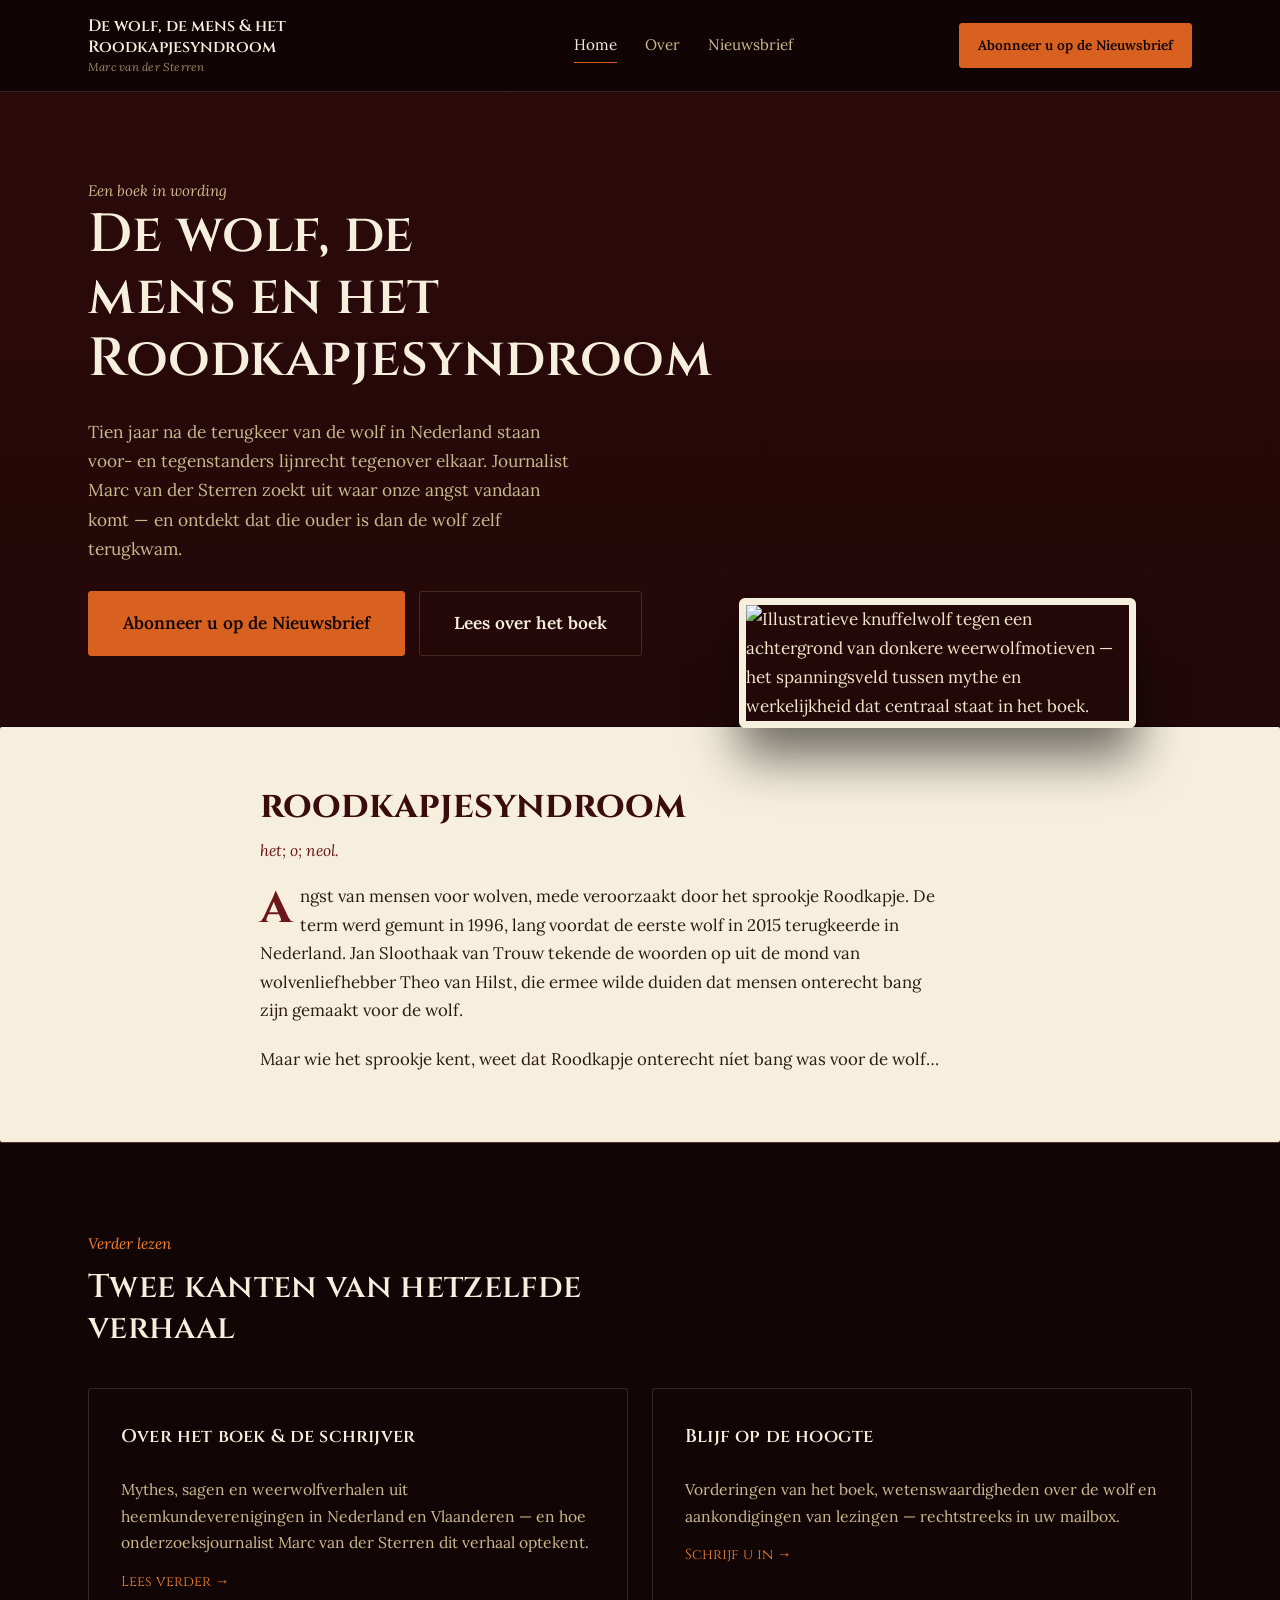
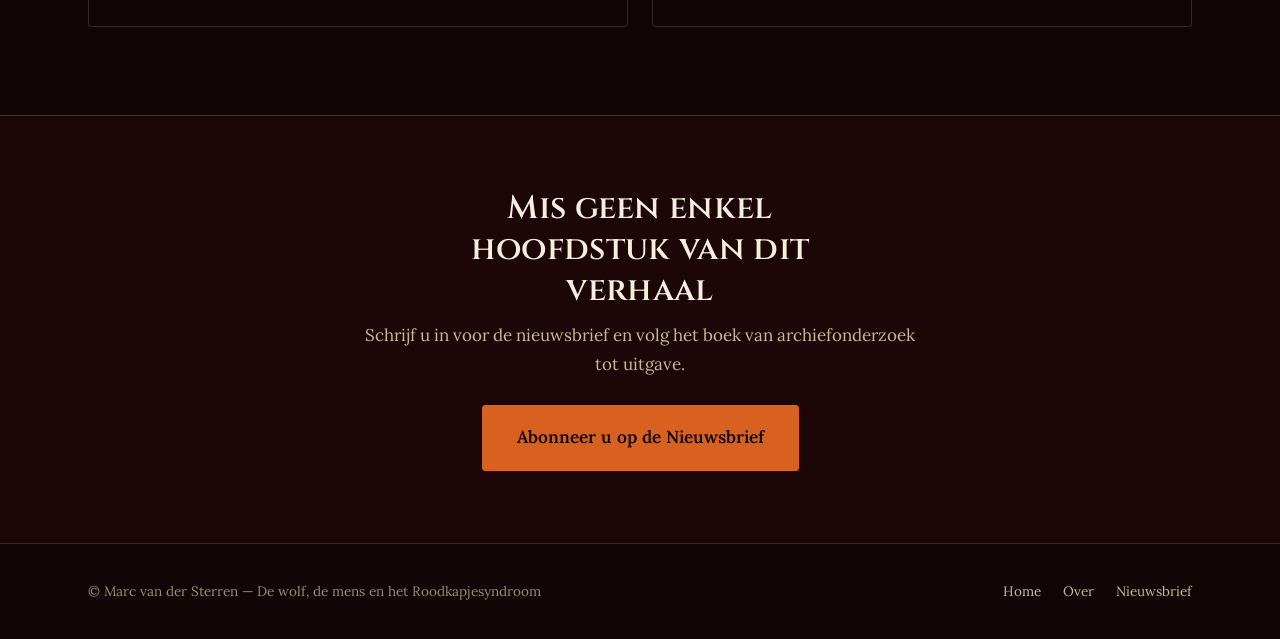
==== index.html @ 01b2c53a "Add files via upload" ====
<!DOCTYPE html>
<html lang="nl">
<head>
<meta charset="UTF-8">
<meta name="viewport" content="width=device-width, initial-scale=1.0">
<title>De wolf, de mens en het Roodkapjesyndroom — Marc van der Sterren</title>
<meta name="description" content="Een boek over de terugkeer van de wolf in Nederland en de eeuwenoude angst die het sprookje van Roodkapje ons naliet. Schrijf u in voor de nieuwsbrief.">
<link rel="stylesheet" href="styles.css">
</head>
<body>

<header class="site-header" id="siteHeader">
  <div class="wrap">
    <a href="index.html" class="brand">
      De wolf, de mens &amp; het Roodkapjesyndroom
      <small>Marc van der Sterren</small>
    </a>
    <nav class="main-nav" aria-label="Hoofdnavigatie">
      <a href="index.html" aria-current="page">Home</a>
      <a href="over.html">Over</a>
      <a href="nieuwsbrief.html">Nieuwsbrief</a>
    </nav>
    <div class="header-actions">
      <a class="btn" href="https://blue-baboon.email-provider.eu/memberforms/subscribe/standalone/form/?a=xhyaluatb2&amp;l=hr0wisoywk">Abonneer u op de Nieuwsbrief</a>
    </div>
    <button class="nav-toggle" id="navToggle" aria-label="Menu openen" aria-expanded="false">☰</button>
  </div>
</header>

<main>

  <section class="hero">
    <div class="hero-inner">
      <div class="hero-copy">
        <span class="hero-eyebrow">Een boek in wording</span>
        <h1>De wolf, de mens en het Roodkapjesyndroom</h1>
        <p class="hero-lede">Tien jaar na de terugkeer van de wolf in Nederland staan voor- en tegenstanders lijnrecht tegenover elkaar. Journalist Marc van der Sterren zoekt uit waar onze angst vandaan komt — en ontdekt dat die ouder is dan de wolf zelf terugkwam.</p>
        <div class="hero-actions">
          <a class="btn btn-large" href="https://blue-baboon.email-provider.eu/memberforms/subscribe/standalone/form/?a=xhyaluatb2&amp;l=hr0wisoywk">Abonneer u op de Nieuwsbrief</a>
          <a class="btn btn-ghost btn-large" href="over.html">Lees over het boek</a>
        </div>
      </div>
      <div class="hero-figure">
        <img src="assets/wolf-plush-1.webp" alt="Illustratieve knuffelwolf tegen een achtergrond van donkere weerwolfmotieven — het spanningsveld tussen mythe en werkelijkheid dat centraal staat in het boek.">
      </div>
    </div>

    <div class="definition">
      <div class="definition-inner">
        <span class="definition-term">roodkapjesyndroom</span>
        <span class="definition-tag">het; o; neol.</span>
        <p>angst van mensen voor wolven, mede veroorzaakt door het sprookje Roodkapje. De term werd gemunt in 1996, lang voordat de eerste wolf in 2015 terugkeerde in Nederland. Jan Sloothaak van Trouw tekende de woorden op uit de mond van wolvenliefhebber Theo van Hilst, die ermee wilde duiden dat mensen onterecht bang zijn gemaakt voor de wolf.</p>
        <p>Maar wie het sprookje kent, weet dat Roodkapje onterecht níet bang was voor de wolf&hellip;</p>
      </div>
    </div>
  </section>

  <section class="section section-dark">
    <div class="wrap">
      <div class="section-head">
        <span class="kicker">Verder lezen</span>
        <h2>Twee kanten van hetzelfde verhaal</h2>
      </div>
      <div class="teasers">
        <a class="teaser-card" href="over.html">
          <h3>Over het boek &amp; de schrijver</h3>
          <p>Mythes, sagen en weerwolfverhalen uit heemkundeverenigingen in Nederland en Vlaanderen — en hoe onderzoeksjournalist Marc van der Sterren dit verhaal optekent.</p>
          <span class="arrow">Lees verder →</span>
        </a>
        <a class="teaser-card" href="nieuwsbrief.html">
          <h3>Blijf op de hoogte</h3>
          <p>Vorderingen van het boek, wetenswaardigheden over de wolf en aankondigingen van lezingen — rechtstreeks in uw mailbox.</p>
          <span class="arrow">Schrijf u in →</span>
        </a>
      </div>
    </div>
  </section>

</main>

<section class="cta-band">
  <div class="cta-band-inner">
    <h2>Mis geen enkel hoofdstuk van dit verhaal</h2>
    <p>Schrijf u in voor de nieuwsbrief en volg het boek van archiefonderzoek tot uitgave.</p>
    <a class="btn btn-large" href="https://blue-baboon.email-provider.eu/memberforms/subscribe/standalone/form/?a=xhyaluatb2&amp;l=hr0wisoywk">Abonneer u op de Nieuwsbrief</a>
  </div>
</section>

<footer class="site-footer">
  <div class="wrap">
    <span class="footer-meta">&copy; Marc van der Sterren — De wolf, de mens en het Roodkapjesyndroom</span>
    <nav class="footer-nav" aria-label="Footer navigatie">
      <a href="index.html">Home</a>
      <a href="over.html">Over</a>
      <a href="nieuwsbrief.html">Nieuwsbrief</a>
    </nav>
  </div>
</footer>

<script>
  const toggle = document.getElementById('navToggle');
  const header = document.getElementById('siteHeader');
  toggle.addEventListener('click', () => {
    const open = header.classList.toggle('nav-open');
    toggle.setAttribute('aria-expanded', open ? 'true' : 'false');
  });
</script>

</body>
</html>
---- styles.css ----
/* ============================================================
   De wolf, de mens en het Roodkapjesyndroom — stylesheet
   ============================================================ */

@import url('https://fonts.googleapis.com/css2?family=Cinzel:wght@500;600;700&family=Lora:ital,wght@0,400;0,500;0,600;1,400;1,500&display=swap');

:root{
  --void:        #120505;
  --crimson-900: #3a0c0d;
  --crimson-800: #521113;
  --crimson-700: #6c1619;
  --ink:         #f1e6c9;
  --ink-dim:     #cbb98d;
  --ink-faint:   #9c8c68;
  --ember:       #d9611f;
  --ember-bright:#f0812f;
  --parchment:   #f6efdd;
  --parchment-2: #ece0c3;
  --line:        rgba(241,230,201,0.16);

  --font-display: 'Cinzel', 'Iowan Old Style', Georgia, serif;
  --font-body:    'Lora', Georgia, 'Times New Roman', serif;

  --max-w: 1160px;
}

*, *::before, *::after{ box-sizing: border-box; }

html{ scroll-behavior: smooth; }

body{
  margin: 0;
  background: var(--void);
  color: var(--ink);
  font-family: var(--font-body);
  font-size: 17px;
  line-height: 1.7;
  -webkit-font-smoothing: antialiased;
}

img{ max-width: 100%; display: block; }

a{ color: inherit; }

.wrap{
  max-width: var(--max-w);
  margin: 0 auto;
  padding: 0 28px;
}

h1, h2, h3{
  font-family: var(--font-display);
  font-weight: 600;
  letter-spacing: 0.01em;
  margin: 0 0 0.5em 0;
  color: var(--parchment);
}

h1{ font-size: clamp(2.1rem, 4.2vw, 3.4rem); line-height: 1.15; }
h2{ font-size: clamp(1.5rem, 2.6vw, 2.05rem); line-height: 1.25; }
h3{ font-size: 1.15rem; }

p{ margin: 0 0 1.2em 0; max-width: 66ch; }

::selection{ background: var(--ember); color: var(--void); }

:focus-visible{
  outline: 2px solid var(--ember-bright);
  outline-offset: 3px;
}

/* ---------------- Header ---------------- */

.site-header{
  position: sticky;
  top: 0;
  z-index: 50;
  background: rgba(18, 5, 5, 0.92);
  backdrop-filter: blur(6px);
  border-bottom: 1px solid var(--line);
}

.site-header .wrap{
  display: flex;
  align-items: center;
  justify-content: space-between;
  gap: 20px;
  padding-top: 16px;
  padding-bottom: 16px;
}

.brand{
  font-family: var(--font-display);
  font-size: 1.02rem;
  font-weight: 600;
  color: var(--parchment);
  text-decoration: none;
  line-height: 1.3;
  max-width: 320px;
}

.brand small{
  display: block;
  font-family: var(--font-body);
  font-weight: 400;
  font-style: italic;
  font-size: 0.72rem;
  color: var(--ink-faint);
  letter-spacing: 0.02em;
  margin-top: 2px;
}

.main-nav{
  display: flex;
  align-items: center;
  gap: 28px;
}

.main-nav a{
  text-decoration: none;
  font-size: 0.95rem;
  color: var(--ink-dim);
  padding: 4px 0;
  border-bottom: 1px solid transparent;
  transition: color 0.15s ease, border-color 0.15s ease;
}

.main-nav a:hover,
.main-nav a[aria-current="page"]{
  color: var(--parchment);
  border-bottom-color: var(--ember);
}

.header-actions{
  display: flex;
  align-items: center;
}

/* header CTA is smaller than the big hero one */
.header-actions .btn{
  font-size: 0.85rem;
  padding: 10px 18px;
}

.nav-toggle{
  display: none;
  background: none;
  border: 1px solid var(--line);
  color: var(--parchment);
  border-radius: 4px;
  width: 40px;
  height: 36px;
  font-size: 1.1rem;
}

/* ---------------- Buttons ---------------- */

.btn{
  display: inline-flex;
  align-items: center;
  gap: 8px;
  font-family: var(--font-body);
  font-weight: 600;
  font-size: 1rem;
  text-decoration: none;
  padding: 14px 26px;
  border-radius: 3px;
  border: 1px solid var(--ember);
  background: var(--ember);
  color: var(--void);
  cursor: pointer;
  transition: background 0.18s ease, transform 0.18s ease, box-shadow 0.18s ease;
  white-space: nowrap;
}

.btn:hover{
  background: var(--ember-bright);
  border-color: var(--ember-bright);
  transform: translateY(-1px);
  box-shadow: 0 6px 18px rgba(217, 97, 31, 0.35);
}

.btn-ghost{
  background: transparent;
  color: var(--parchment);
  border: 1px solid var(--line);
}

.btn-ghost:hover{
  background: rgba(241,230,201,0.06);
  border-color: var(--ink-dim);
  box-shadow: none;
}

.btn-large{
  font-size: 1.08rem;
  padding: 17px 34px;
}

/* ---------------- Hero ---------------- */

.hero{
  position: relative;
  background: var(--crimson-900) url('assets/bg-pattern.webp');
  background-size: 340px;
  overflow: hidden;
  border-bottom: 1px solid var(--line);
}

.hero::before{
  content: "";
  position: absolute;
  inset: 0;
  background: linear-gradient(180deg, rgba(18,5,5,0.35) 0%, rgba(18,5,5,0.55) 55%, var(--void) 100%);
}

.hero-inner{
  position: relative;
  z-index: 2;
  padding: 84px 28px 0;
  max-width: var(--max-w);
  margin: 0 auto;
  display: grid;
  grid-template-columns: 1.05fr 0.95fr;
  align-items: end;
  gap: 32px;
}

.hero-copy{
  padding-bottom: 72px;
}

.hero-eyebrow{
  font-style: italic;
  color: var(--ink-dim);
  font-size: 0.95rem;
  margin-bottom: 14px;
}

.hero h1{
  max-width: 13ch;
}

.hero-lede{
  color: var(--ink-dim);
  font-size: 1.08rem;
  max-width: 44ch;
}

.hero-actions{
  margin-top: 26px;
  display: flex;
  gap: 14px;
  flex-wrap: wrap;
}

.hero-figure{
  position: relative;
  display: flex;
  justify-content: center;
}

.hero-figure img{
  width: 78%;
  border-radius: 6px;
  border: 7px solid var(--parchment);
  box-shadow: 0 30px 50px rgba(0,0,0,0.55);
}

/* ---------------- Definition block (signature element) ---------------- */

.definition{
  background: var(--parchment);
  color: var(--crimson-900);
  border-radius: 2px;
  padding: 48px clamp(28px, 5vw, 64px);
  margin: -1px auto 0;
  position: relative;
  box-shadow: 0 -1px 0 var(--void);
}

.definition-inner{
  max-width: 760px;
  margin: 0 auto;
}

.definition-term{
  font-family: var(--font-display);
  font-size: clamp(1.7rem, 3vw, 2.3rem);
  font-weight: 700;
  color: var(--crimson-900);
  margin-bottom: 2px;
}

.definition-tag{
  font-style: italic;
  color: var(--crimson-700);
  font-size: 0.98rem;
  margin-bottom: 18px;
  display: block;
}

.definition p{
  max-width: 68ch;
  color: #2c1b12;
  font-size: 1.05rem;
}

.definition p:first-of-type::first-letter{
  font-family: var(--font-display);
  font-size: 3.1rem;
  font-weight: 700;
  float: left;
  line-height: 0.8;
  padding: 6px 8px 0 0;
  color: var(--crimson-700);
}

/* ---------------- Generic section ---------------- */

.section{
  padding: 88px 0;
}

.section-dark{
  background: var(--void);
}

.section-crimson{
  background: var(--crimson-900);
  border-top: 1px solid var(--line);
  border-bottom: 1px solid var(--line);
}

.section-head{
  max-width: 640px;
  margin: 0 0 40px 0;
}

.section-head .kicker{
  font-style: italic;
  color: var(--ember-bright);
  font-size: 0.95rem;
  display: block;
  margin-bottom: 10px;
}

/* Teaser cards on homepage */

.teasers{
  display: grid;
  grid-template-columns: repeat(2, 1fr);
  gap: 24px;
}

.teaser-card{
  border: 1px solid var(--line);
  border-radius: 3px;
  padding: 32px;
  text-decoration: none;
  color: var(--ink);
  display: flex;
  flex-direction: column;
  gap: 14px;
  transition: border-color 0.18s ease, background 0.18s ease;
}

.teaser-card:hover{
  border-color: var(--ember);
  background: rgba(217, 97, 31, 0.06);
}

.teaser-card h3{
  color: var(--parchment);
}

.teaser-card p{
  color: var(--ink-dim);
  margin: 0;
  font-size: 0.98rem;
}

.teaser-card .arrow{
  color: var(--ember-bright);
  font-family: var(--font-display);
  font-size: 0.9rem;
}

/* ---------------- Content / Over page ---------------- */

.content-grid{
  display: grid;
  grid-template-columns: 1.2fr 0.8fr;
  gap: 56px;
  align-items: start;
}

.content-grid.reverse{
  grid-template-columns: 0.8fr 1.2fr;
}

.content-grid.reverse .content-figure{ order: 2; }
.content-grid.reverse .content-copy{ order: 1; }

.content-figure img{
  border-radius: 3px;
  box-shadow: 0 24px 48px rgba(0,0,0,0.45);
}

.content-figure img.framed{
  border-radius: 6px;
  border: 7px solid var(--parchment);
}

.content-copy p{
  color: var(--ink-dim);
  max-width: 62ch;
}

.content-copy p:first-of-type{
  color: var(--ink);
  font-size: 1.08rem;
}

.divider{
  border: none;
  border-top: 1px solid var(--line);
  margin: 88px 0 0;
}

.portrait-figure{
  display: flex;
  align-items: center;
  gap: 28px;
}

.portrait-figure img{
  width: 150px;
  height: 150px;
  object-fit: cover;
  border-radius: 50%;
  border: 2px solid var(--crimson-700);
  flex-shrink: 0;
}

.portrait-name{
  font-family: var(--font-display);
  color: var(--parchment);
  font-size: 1rem;
  margin: 0 0 4px 0;
}

.portrait-role{
  color: var(--ink-faint);
  font-style: italic;
  font-size: 0.9rem;
  margin: 0;
}

/* ---------------- Newsletter page ---------------- */

.newsletter-hero{
  padding: 96px 0 100px;
  text-align: center;
}

.newsletter-hero .wrap{
  max-width: 760px;
}

.newsletter-hero h1{
  max-width: 18ch;
  margin-left: auto;
  margin-right: auto;
}

.newsletter-hero p{
  margin-left: auto;
  margin-right: auto;
  color: var(--ink-dim);
  font-size: 1.08rem;
}

.newsletter-hero .btn{
  margin-top: 20px;
}

.newsletter-hero .fine-link{
  display: block;
  margin-top: 22px;
  font-size: 0.9rem;
  color: var(--ink-faint);
  text-decoration: underline;
  text-underline-offset: 3px;
}

.moon-rule{
  width: 44px;
  height: 44px;
  margin: 0 auto 28px;
  opacity: 0.85;
}

/* ---------------- CTA band (repeated bottom of pages) ---------------- */

.cta-band{
  background: var(--crimson-900) url('assets/bg-pattern.webp');
  background-size: 340px;
  border-top: 1px solid var(--line);
  position: relative;
}

.cta-band::before{
  content: "";
  position: absolute;
  inset: 0;
  background: rgba(18,5,5,0.72);
}

.cta-band-inner{
  position: relative;
  z-index: 2;
  padding: 72px 28px;
  max-width: var(--max-w);
  margin: 0 auto;
  text-align: center;
}

.cta-band h2{
  max-width: 22ch;
  margin: 0 auto 10px;
}

.cta-band p{
  color: var(--ink-dim);
  max-width: 50ch;
  margin: 0 auto 26px;
}

/* ---------------- Footer ---------------- */

.site-footer{
  background: var(--void);
  border-top: 1px solid var(--line);
  padding: 36px 0;
}

.site-footer .wrap{
  display: flex;
  align-items: center;
  justify-content: space-between;
  gap: 20px;
  flex-wrap: wrap;
}

.footer-meta{
  color: var(--ink-faint);
  font-size: 0.85rem;
}

.footer-nav{
  display: flex;
  gap: 22px;
}

.footer-nav a{
  color: var(--ink-dim);
  text-decoration: none;
  font-size: 0.85rem;
}

.footer-nav a:hover{ color: var(--parchment); }

/* ---------------- Responsive ---------------- */

@media (max-width: 880px){
  .hero-inner{
    grid-template-columns: 1fr;
    padding-top: 56px;
  }
  .hero-copy{ padding-bottom: 36px; }
  .hero-figure img{ width: 60%; }

  .content-grid,
  .content-grid.reverse{
    grid-template-columns: 1fr;
    gap: 28px;
  }
  .content-grid.reverse .content-figure,
  .content-grid.reverse .content-copy{ order: initial; }
  .content-figure img{ max-width: 340px; }

  .teasers{ grid-template-columns: 1fr; }

  .portrait-figure{ flex-direction: column; text-align: center; }
}

@media (max-width: 720px){
  .main-nav{ display: none; }
  .nav-toggle{ display: inline-flex; align-items:center; justify-content:center; }
  .site-header.nav-open .main-nav{
    display: flex;
    position: absolute;
    top: 100%;
    left: 0;
    right: 0;
    background: var(--void);
    border-bottom: 1px solid var(--line);
    flex-direction: column;
    padding: 18px 28px 24px;
    gap: 16px;
  }
  .section{ padding: 60px 0; }
  .definition{ padding: 34px 22px; }
}
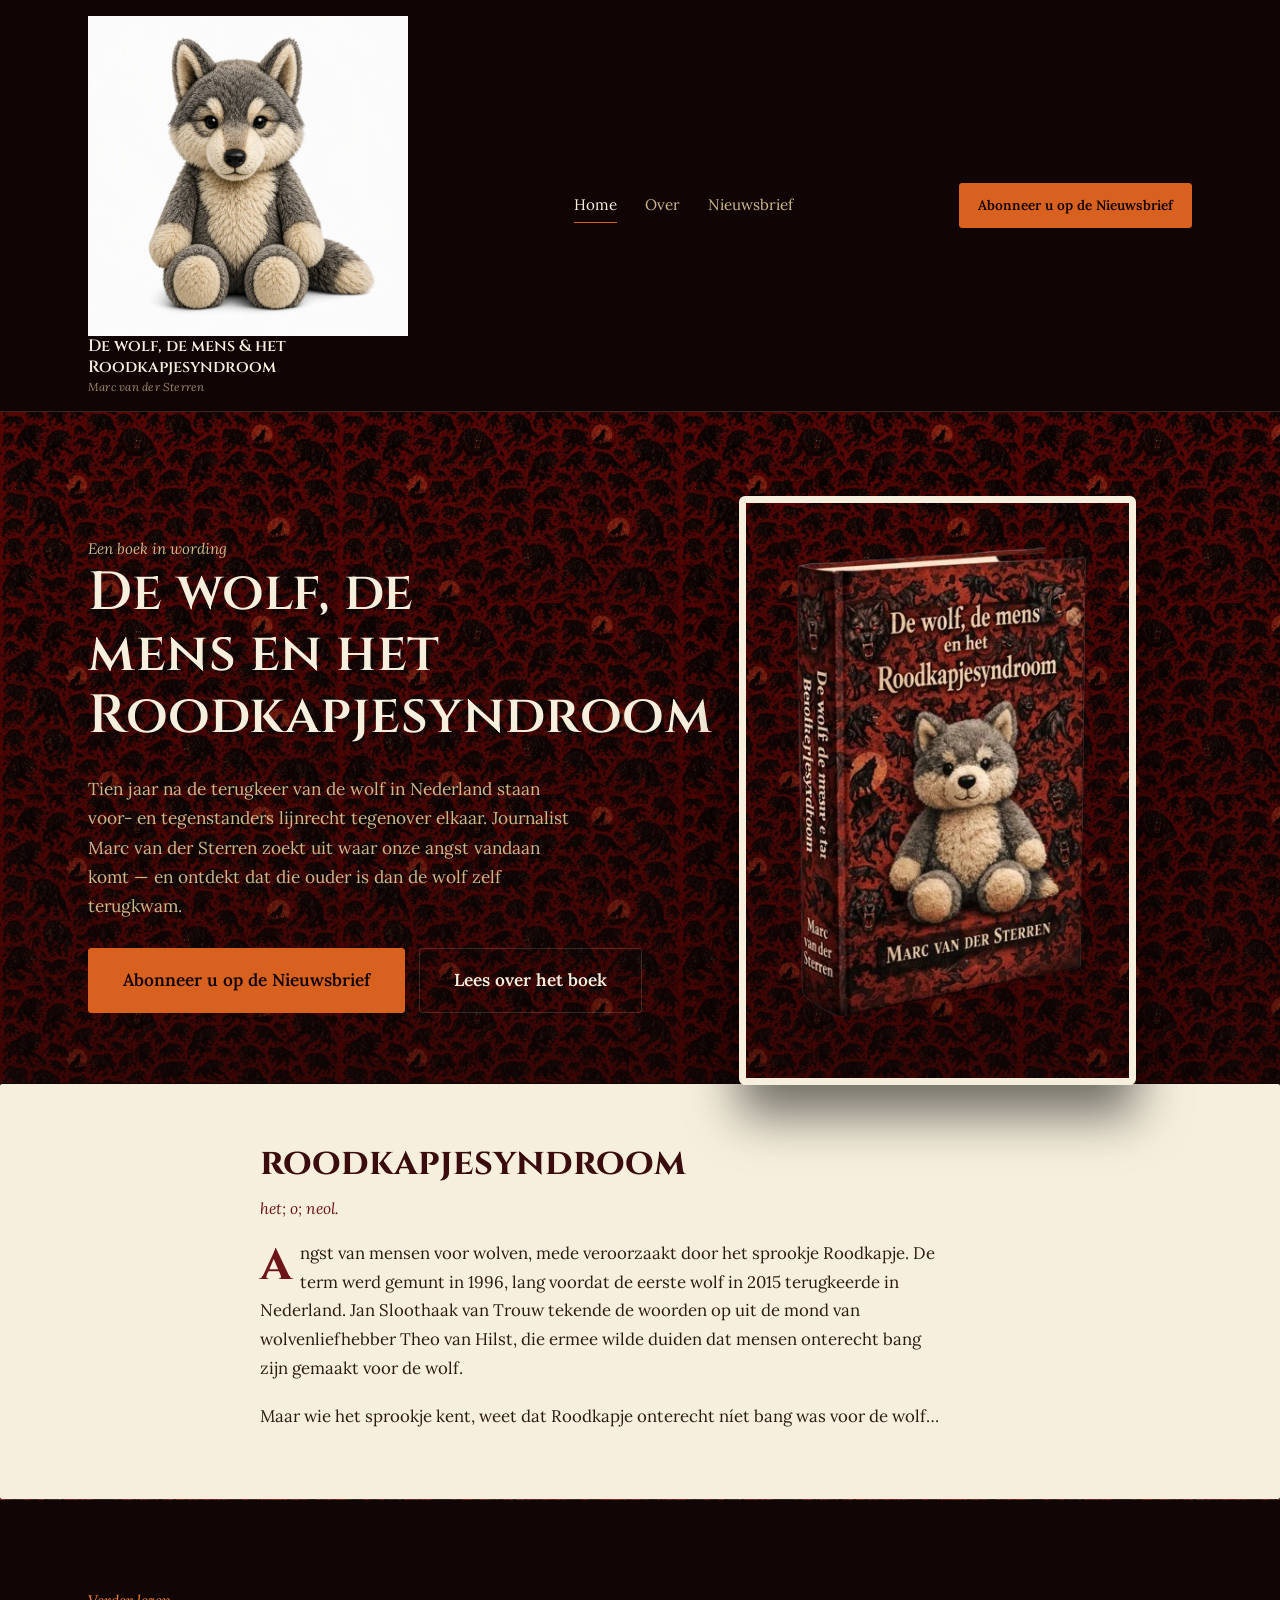
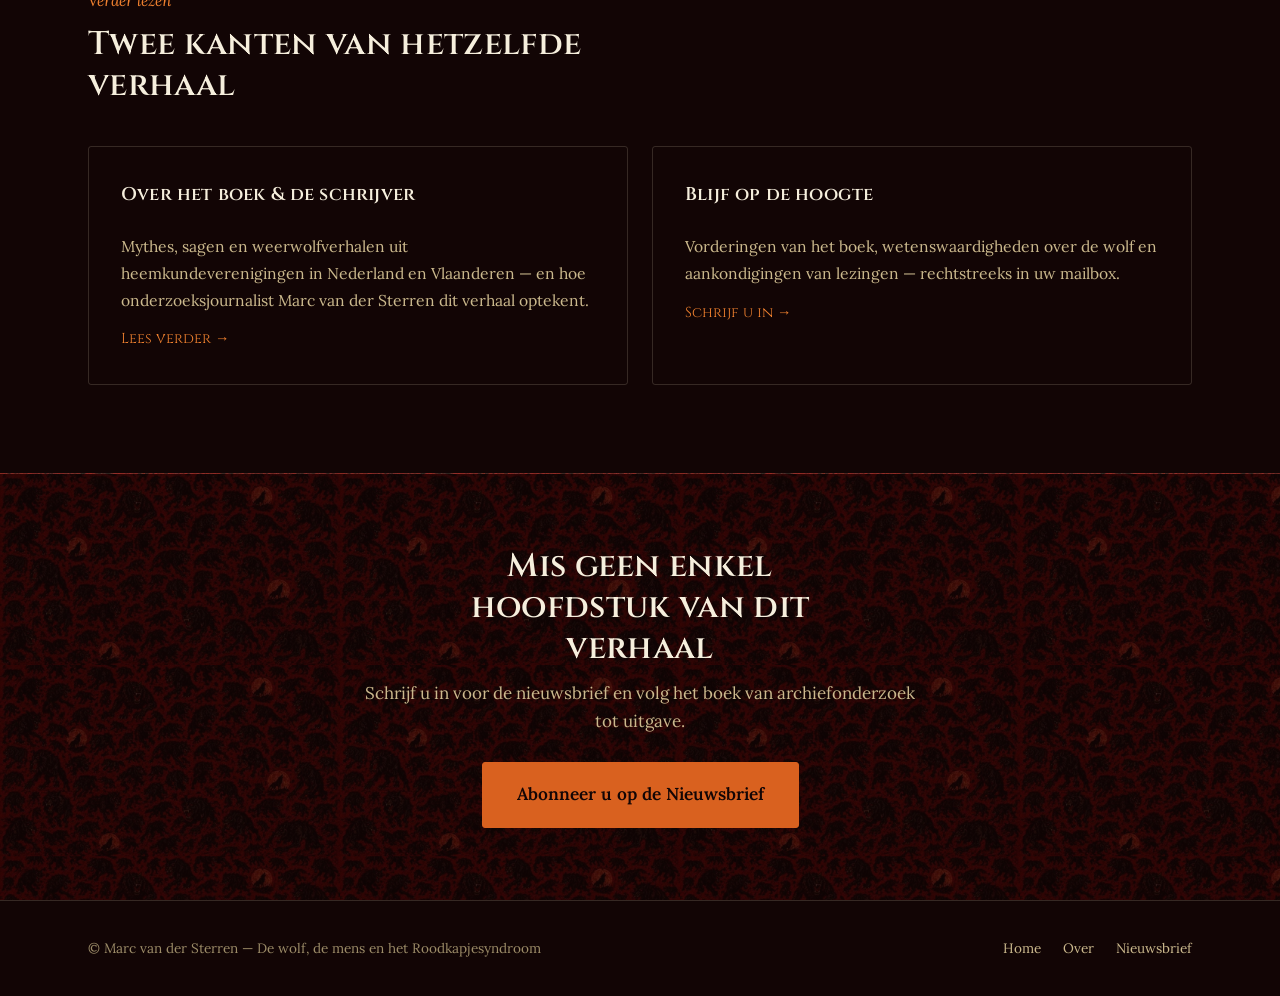
==== commit 7e2f89d7: "Update header and hero image in index.html" ====
--- a/index.html
+++ b/index.html
@@ -12,8 +12,11 @@
 <header class="site-header" id="siteHeader">
   <div class="wrap">
     <a href="index.html" class="brand">
-      De wolf, de mens &amp; het Roodkapjesyndroom
-      <small>Marc van der Sterren</small>
+      <img class="brand-mark" src="assets/wolf-plush-1.webp" alt="">
+      <span class="brand-text">
+        De wolf, de mens &amp; het Roodkapjesyndroom
+        <small>Marc van der Sterren</small>
+      </span>
     </a>
     <nav class="main-nav" aria-label="Hoofdnavigatie">
       <a href="index.html" aria-current="page">Home</a>
@@ -41,7 +44,7 @@
         </div>
       </div>
       <div class="hero-figure">
-        <img src="assets/wolf-plush-1.webp" alt="Illustratieve knuffelwolf tegen een achtergrond van donkere weerwolfmotieven — het spanningsveld tussen mythe en werkelijkheid dat centraal staat in het boek.">
+        <img class="hero-book" src="assets/boek-vrijstaand.webp" alt="Vrijstaande foto van het boek 'De wolf, de mens en het Roodkapjesyndroom' door Marc van der Sterren.">
       </div>
     </div>
 
